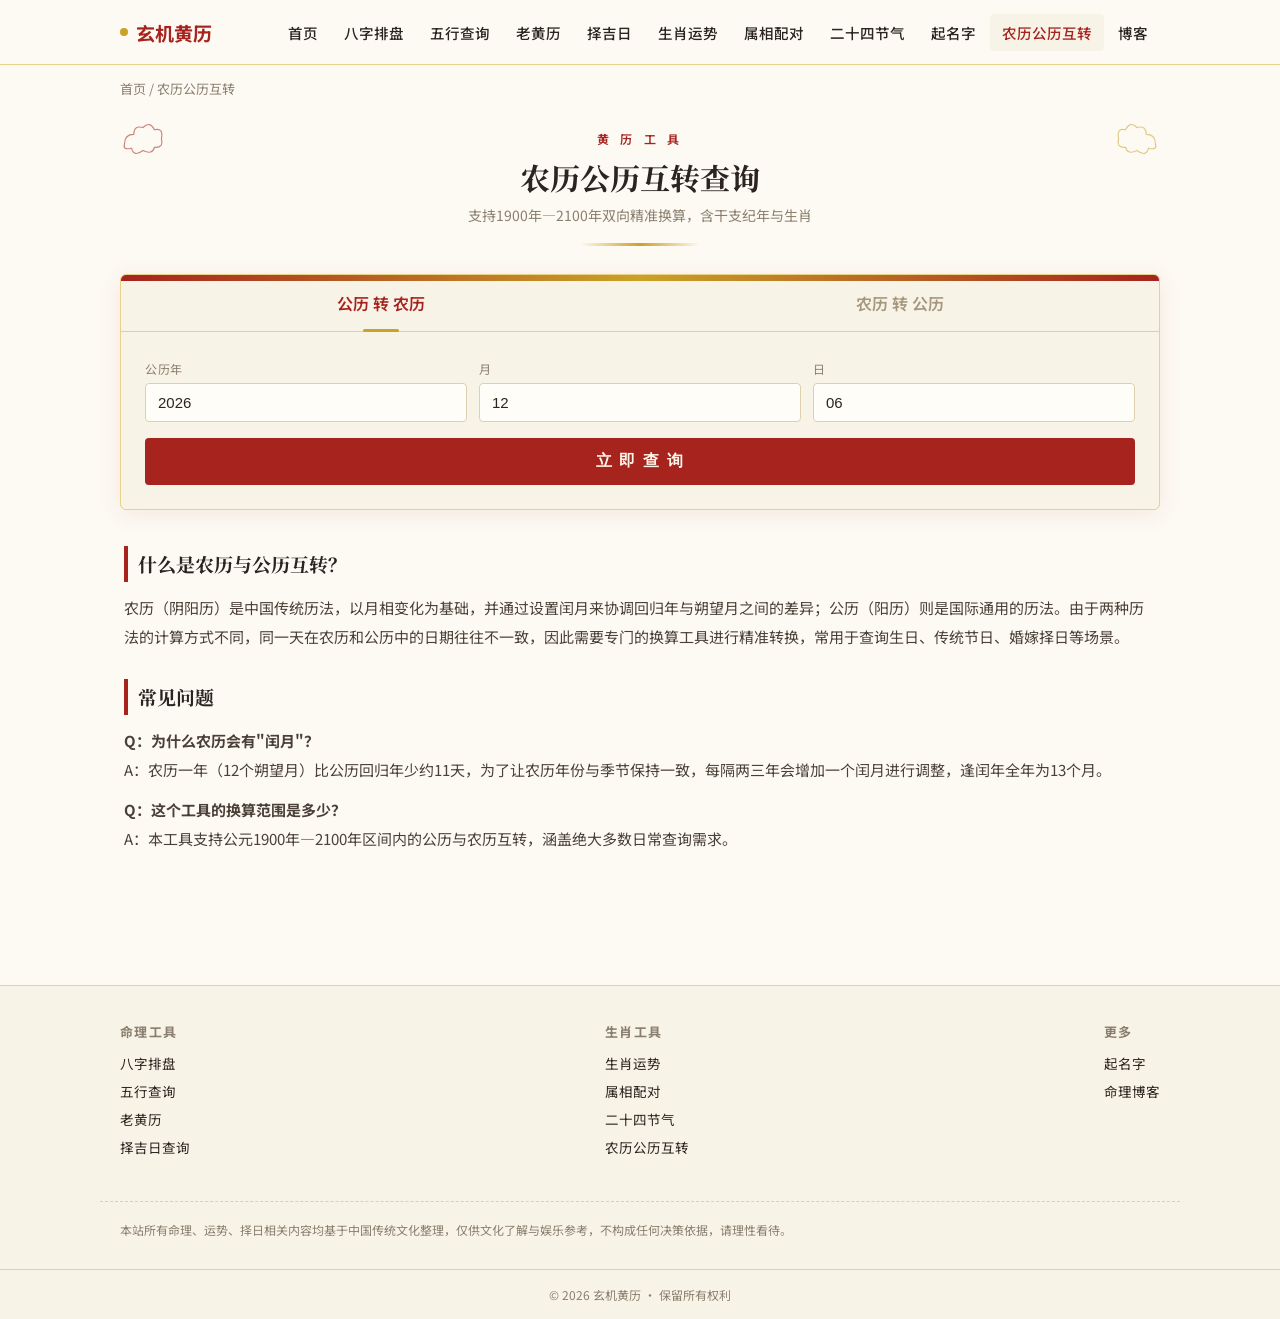
==== rili-zhuanhuan/index.html @ c30a92af "Add files via upload" ====
<!DOCTYPE html>
<html lang="zh-CN">
<head>
<meta charset="UTF-8">
<meta name="viewport" content="width=device-width, initial-scale=1.0">
<title>农历公历互转查询 - 精准换算1900-2100年 | 玄机黄历</title>
<meta name="description" content="免费在线农历公历互转工具，支持1900年至2100年双向精准换算，自动显示干支纪年、生肖、闰月信息，适合查生日、传统节日、择日参考。">
<link rel="preconnect" href="https://fonts.googleapis.com">
<link rel="preconnect" href="https://fonts.gstatic.com" crossorigin>
<link href="https://fonts.googleapis.com/css2?family=Noto+Serif+SC:wght@600;700&family=Noto+Sans+SC:wght@400;500;600;700&display=swap" rel="stylesheet">
<link rel="stylesheet" href="/assets/style.css">
</head>
<body data-page="rili">

<header id="site-header"></header>
<div class="breadcrumb"><a href="/">首页</a> / 农历公历互转</div>

<div class="page-wrap">
<div id="lc-tool-root">

<style>
#lc-tool-root{
  --lc-red:var(--c-red);
  --lc-red-dark:var(--c-red-dark);
  --lc-gold:var(--c-gold);
  --lc-gold-light:var(--c-gold-light);
  --lc-ink:var(--c-ink);
  --lc-paper:var(--c-paper-card);
  --lc-paper-2:var(--c-paper-2);
  font-family:"Noto Sans SC","PingFang SC","Microsoft YaHei",sans-serif;
  color:var(--lc-ink);
}
#lc-tool-root *{box-sizing:border-box;}
#lc-tool-root .lc-serif{font-family:"Noto Serif SC","Songti SC",serif;}

/* 顶部标题区 */
#lc-tool-root .lc-header{
  text-align:center;
  padding:8px 0 28px;
  position:relative;
}
#lc-tool-root .lc-header::after{
  content:"";
  display:block;
  width:120px;height:3px;
  margin:18px auto 0;
  background:linear-gradient(90deg,transparent,var(--lc-gold),transparent);
}
#lc-tool-root .lc-eyebrow{
  letter-spacing:.35em;
  font-size:12px;
  color:var(--lc-red);
  font-weight:600;
}
#lc-tool-root .lc-title{
  font-size:30px;
  font-weight:700;
  margin:8px 0 6px;
  color:var(--lc-ink);
}
#lc-tool-root .lc-sub{
  font-size:14px;
  color:#8a7f6f;
}

/* 云纹角饰 (signature element) */
#lc-tool-root .lc-cloud-corner{
  position:absolute;
  width:46px;height:46px;
  opacity:.55;
}
#lc-tool-root .lc-cloud-corner.tl{top:-6px;left:0;}
#lc-tool-root .lc-cloud-corner.tr{top:-6px;right:0;transform:scaleX(-1);}

/* 主卡片 */
#lc-tool-root .lc-card{
  background:var(--lc-paper);
  border:1px solid var(--lc-gold-light);
  border-radius:6px;
  box-shadow:0 4px 24px rgba(122,26,22,.08);
  position:relative;
  overflow:hidden;
}
#lc-tool-root .lc-card::before{
  content:"";
  position:absolute;top:0;left:0;right:0;height:6px;
  background:linear-gradient(90deg,var(--lc-red),var(--lc-gold),var(--lc-red));
}

/* Tab切换 */
#lc-tool-root .lc-tabs{
  display:flex;
  border-bottom:1px solid var(--lc-gold-light);
}
#lc-tool-root .lc-tab{
  flex:1;
  text-align:center;
  padding:16px 8px;
  cursor:pointer;
  font-size:16px;
  font-weight:600;
  color:#a4977e;
  position:relative;
  transition:color .2s;
  user-select:none;
}
#lc-tool-root .lc-tab.active{color:var(--lc-red);}
#lc-tool-root .lc-tab.active::after{
  content:"";
  position:absolute;bottom:-1px;left:50%;
  transform:translateX(-50%);
  width:36px;height:3px;
  background:var(--lc-gold);
  border-radius:2px;
}

/* 表单区 */
#lc-tool-root .lc-panel{padding:28px 24px 24px;display:none;}
#lc-tool-root .lc-panel.active{display:block;}
#lc-tool-root .lc-row{
  display:flex;gap:12px;flex-wrap:wrap;align-items:flex-end;margin-bottom:16px;
}
#lc-tool-root .lc-field{flex:1;min-width:110px;}
#lc-tool-root .lc-field label{
  display:block;font-size:12px;color:#8a7f6f;margin-bottom:6px;letter-spacing:.05em;
}
#lc-tool-root select,#lc-tool-root input[type=number]{
  width:100%;
  padding:10px 12px;
  border:1px solid #ddd0ad;
  border-radius:4px;
  background:#fffdf8;
  font-size:15px;
  color:var(--lc-ink);
  appearance:none;
}
#lc-tool-root select:focus,#lc-tool-root input:focus{
  outline:2px solid var(--lc-gold);
  outline-offset:1px;
}
#lc-tool-root .lc-leap-check{
  display:flex;align-items:center;gap:6px;font-size:13px;color:#8a7f6f;
  min-width:90px;padding-bottom:10px;
}
#lc-tool-root .lc-btn{
  display:block;
  width:100%;
  padding:13px;
  background:var(--lc-red);
  color:#fdf6e8;
  border:none;
  border-radius:4px;
  font-size:16px;
  font-weight:700;
  letter-spacing:.1em;
  cursor:pointer;
  transition:background .2s,transform .1s;
}
#lc-tool-root .lc-btn:hover{background:var(--lc-red-dark);}
#lc-tool-root .lc-btn:active{transform:scale(.99);}

/* 结果区 */
#lc-tool-root .lc-result{
  margin-top:22px;
  padding:22px;
  background:var(--lc-paper-2);
  border:1px dashed var(--lc-gold);
  border-radius:6px;
  display:none;
}
#lc-tool-root .lc-result.show{display:block;}
#lc-tool-root .lc-result-main{
  text-align:center;
  font-size:26px;
  font-weight:700;
  color:var(--lc-red);
  margin-bottom:4px;
}
#lc-tool-root .lc-result-sub{
  text-align:center;
  font-size:14px;
  color:#8a7f6f;
  margin-bottom:18px;
}
#lc-tool-root .lc-tags{
  display:flex;
  justify-content:center;
  gap:10px;
  flex-wrap:wrap;
}
#lc-tool-root .lc-tag{
  background:#fff;
  border:1px solid var(--lc-gold-light);
  padding:6px 14px;
  border-radius:20px;
  font-size:13px;
  color:var(--lc-ink);
}
#lc-tool-root .lc-tag b{color:var(--lc-red);}
#lc-tool-root .lc-error{
  color:var(--lc-red);
  font-size:13px;
  text-align:center;
  margin-top:12px;
  display:none;
}

/* 说明文字区（利于SEO内容与AdSense广告位） */
#lc-tool-root .lc-article{
  margin-top:36px;
  padding:0 4px;
  font-size:15px;
  line-height:1.9;
  color:#4a4038;
}
#lc-tool-root .lc-article h2{
  font-size:19px;
  color:var(--lc-ink);
  border-left:4px solid var(--lc-red);
  padding-left:10px;
  margin:28px 0 12px;
}
#lc-tool-root .lc-article p{margin:0 0 12px;}

@media(max-width:600px){
  #lc-tool-root .lc-title{font-size:24px;}
  #lc-tool-root .lc-row{flex-direction:column;align-items:stretch;}
  #lc-tool-root .lc-leap-check{padding-bottom:6px;}
}
</style>

<div class="lc-header">
  <svg class="lc-cloud-corner tl" viewBox="0 0 100 100"><path d="M10,60 Q10,40 30,40 Q30,20 50,25 Q65,10 75,30 Q95,25 90,50 Q95,70 75,68 Q70,85 50,75 Q30,90 25,70 Q5,75 10,60Z" fill="none" stroke="#a6231e" stroke-width="2.5"/></svg>
  <svg class="lc-cloud-corner tr" viewBox="0 0 100 100"><path d="M10,60 Q10,40 30,40 Q30,20 50,25 Q65,10 75,30 Q95,25 90,50 Q95,70 75,68 Q70,85 50,75 Q30,90 25,70 Q5,75 10,60Z" fill="none" stroke="#c9a227" stroke-width="2.5"/></svg>
  <div class="lc-eyebrow">黄 历 工 具</div>
  <h1 class="lc-title lc-serif">农历公历互转查询</h1>
  <div class="lc-sub">支持1900年—2100年双向精准换算，含干支纪年与生肖</div>
</div>

<div class="lc-card">
  <div class="lc-tabs">
    <div class="lc-tab active" data-tab="s2l">公历 转 农历</div>
    <div class="lc-tab" data-tab="l2s">农历 转 公历</div>
  </div>

  <!-- 公历转农历 -->
  <div class="lc-panel active" id="lc-panel-s2l">
    <div class="lc-row">
      <div class="lc-field">
        <label>公历年</label>
        <select id="lc-s-year"></select>
      </div>
      <div class="lc-field">
        <label>月</label>
        <select id="lc-s-month"></select>
      </div>
      <div class="lc-field">
        <label>日</label>
        <select id="lc-s-day"></select>
      </div>
    </div>
    <button class="lc-btn" onclick="lcConvertS2L()">立 即 查 询</button>
    <div class="lc-error" id="lc-s2l-error"></div>
    <div class="lc-result" id="lc-s2l-result">
      <div class="lc-result-main" id="lc-s2l-main"></div>
      <div class="lc-result-sub" id="lc-s2l-sub"></div>
      <div class="lc-tags" id="lc-s2l-tags"></div>
    </div>
  </div>

  <!-- 农历转公历 -->
  <div class="lc-panel" id="lc-panel-l2s">
    <div class="lc-row">
      <div class="lc-field">
        <label>农历年</label>
        <select id="lc-l-year"></select>
      </div>
      <div class="lc-field">
        <label>月</label>
        <select id="lc-l-month"></select>
      </div>
      <div class="lc-field">
        <label>日</label>
        <select id="lc-l-day"></select>
      </div>
      <div class="lc-leap-check">
        <input type="checkbox" id="lc-l-leap"><label for="lc-l-leap" style="margin:0;">闰月</label>
      </div>
    </div>
    <button class="lc-btn" onclick="lcConvertL2S()">立 即 查 询</button>
    <div class="lc-error" id="lc-l2s-error"></div>
    <div class="lc-result" id="lc-l2s-result">
      <div class="lc-result-main" id="lc-l2s-main"></div>
      <div class="lc-result-sub" id="lc-l2s-sub"></div>
      <div class="lc-tags" id="lc-l2s-tags"></div>
    </div>
  </div>
</div>

<!-- SEO内容区：请根据需要补充/替换为原创说明文字，也是放置AdSense广告位的理想位置 -->
<div class="lc-article">
  <h2 class="lc-serif">什么是农历与公历互转？</h2>
  <p>农历（阴阳历）是中国传统历法，以月相变化为基础，并通过设置闰月来协调回归年与朔望月之间的差异；公历（阳历）则是国际通用的历法。由于两种历法的计算方式不同，同一天在农历和公历中的日期往往不一致，因此需要专门的换算工具进行精准转换，常用于查询生日、传统节日、婚嫁择日等场景。</p>
  <h2 class="lc-serif">常见问题</h2>
  <p><b>Q：为什么农历会有"闰月"？</b><br>A：农历一年（12个朔望月）比公历回归年少约11天，为了让农历年份与季节保持一致，每隔两三年会增加一个闰月进行调整，逢闰年全年为13个月。</p>
  <p><b>Q：这个工具的换算范围是多少？</b><br>A：本工具支持公元1900年—2100年区间内的公历与农历互转，涵盖绝大多数日常查询需求。</p>
</div>

</div>

<script>
(function(){
"use strict";

/* ---------- 农历核心算法（1900-2100） ---------- */
var lunarInfo=[0x04bd8,0x04ae0,0x0a570,0x054d5,0x0d260,0x0d950,0x16554,0x056a0,0x09ad0,0x055d2,
0x04ae0,0x0a5b6,0x0a4d0,0x0d250,0x1d255,0x0b540,0x0d6a0,0x0ada2,0x095b0,0x14977,
0x04970,0x0a4b0,0x0b4b5,0x06a50,0x06d40,0x1ab54,0x02b60,0x09570,0x052f2,0x04970,
0x06566,0x0d4a0,0x0ea50,0x06e95,0x05ad0,0x02b60,0x186e3,0x092e0,0x1c8d7,0x0c950,
0x0d4a0,0x1d8a6,0x0b550,0x056a0,0x1a5b4,0x025d0,0x092d0,0x0d2b2,0x0a950,0x0b557,
0x06ca0,0x0b550,0x15355,0x04da0,0x0a5d0,0x14573,0x052d0,0x0a9a8,0x0e950,0x06aa0,
0x0aea6,0x0ab50,0x04b60,0x0aae4,0x0a570,0x05260,0x0f263,0x0d950,0x05b57,0x056a0,
0x096d0,0x04dd5,0x04ad0,0x0a4d0,0x0d4d4,0x0d250,0x0d558,0x0b540,0x0b5a0,0x195a6,
0x095b0,0x049b0,0x0a974,0x0a4b0,0x0b27a,0x06a50,0x06d40,0x0af46,0x0ab60,0x09570,
0x04af5,0x04970,0x064b0,0x074a3,0x0ea50,0x06b58,0x055c0,0x0ab60,0x096d5,0x092e0,
0x0c960,0x0d954,0x0d4a0,0x0da50,0x07552,0x056a0,0x0abb7,0x025d0,0x092d0,0x0cab5,
0x0a950,0x0b4a0,0x0baa4,0x0ad50,0x055d9,0x04ba0,0x0a5b0,0x15176,0x052b0,0x0a930,
0x07954,0x06aa0,0x0ad50,0x05b52,0x04b60,0x0a6e6,0x0a4e0,0x0d260,0x0ea65,0x0d530,
0x05aa0,0x076a3,0x096d0,0x04afb,0x04ad0,0x0a4d0,0x1d0b6,0x0d250,0x0d520,0x0dd45,
0x0b5a0,0x056d0,0x055b2,0x049b0,0x0a577,0x0a4b0,0x0aa50,0x1b255,0x06d20,0x0ada0,
0x14b63,0x09370,0x049f8,0x04970,0x064b0,0x168a6,0x0ea50,0x06b20,0x1a6c4,0x0aae0,
0x0a2e0,0x0d2e3,0x0c960,0x0d557,0x0d4a0,0x0da50,0x05d55,0x056a0,0x0a6d0,0x055d4,
0x052d0,0x0a9b8,0x0a950,0x0b4a0,0x0b6a6,0x0ad50,0x055a0,0x0aba4,0x0a5b0,0x052b0,
0x0b273,0x06930,0x07337,0x06aa0,0x0ad50,0x14b55,0x04b60,0x0a570,0x054e4,0x0d160,
0x0e968,0x0d520,0x0daa0,0x16aa6,0x056d0,0x04ae0,0x0a9d4,0x0a2d0,0x0d150,0x0f252,
0x0d520];

var Gan=["甲","乙","丙","丁","戊","己","庚","辛","壬","癸"];
var Zhi=["子","丑","寅","卯","辰","巳","午","未","申","酉","戌","亥"];
var Animals=["鼠","牛","虎","兔","龙","蛇","马","羊","猴","鸡","狗","猪"];
var nStr1=["日","一","二","三","四","五","六","七","八","九","十"];
var nStr2=["初","十","廿","卅"];

function lYearDays(y){var i,sum=348;for(i=0x8000;i>0x8;i>>=1){sum+=(lunarInfo[y-1900]&i)?1:0;}return sum+leapDays(y);}
function leapMonth(y){return lunarInfo[y-1900]&0xf;}
function leapDays(y){if(leapMonth(y)){return (lunarInfo[y-1900]&0x10000)?30:29;}return 0;}
function monthDays(y,m){if(m>12||m<1)return -1;return (lunarInfo[y-1900]&(0x10000>>m))?30:29;}
function toChinaMonth(m){var s=nStr1[m]+"月";if(m===1)s="正月";if(m===11)s="冬月";if(m===12)s="腊月";return s;}
function toChinaDay(d){var s;if(d===10)s="初十";else if(d===20)s="二十";else if(d===30)s="三十";else s=nStr2[Math.floor(d/10)]+nStr1[d%10];return s;}

function solar2lunar(y,m,d){
  if(y<1900||y>2100)return null;
  var objDate=new Date(y,m-1,d);
  var baseDate=new Date(1900,0,31);
  var offset=Math.floor((objDate-baseDate)/86400000);
  var temp=0,i;
  for(i=1900;i<2101&&offset>0;i++){temp=lYearDays(i);offset-=temp;}
  if(offset<0){offset+=temp;i--;}
  var isLeap=false,lYear=i,leap=leapMonth(i),lMonth=1,lDay;
  for(i=1;i<13&&offset>0;i++){
    if(leap>0&&i===(leap+1)&&!isLeap){--i;isLeap=true;temp=leapDays(lYear);}
    else{temp=monthDays(lYear,i);}
    if(isLeap&&i===(leap+1))isLeap=false;
    offset-=temp;
  }
  if(offset===0&&leap>0&&i===leap+1){
    if(isLeap){isLeap=false;}else{isLeap=true;--i;}
  }
  if(offset<0){offset+=temp;--i;}
  lMonth=i;lDay=offset+1;
  var gzY=(lYear-4)%60;if(gzY<0)gzY+=60;
  var animalIdx=(lYear-4)%12;if(animalIdx<0)animalIdx+=12;
  return{lYear:lYear,lMonth:lMonth,lDay:lDay,isLeap:isLeap,
    ganZhiYear:Gan[gzY%10]+Zhi[gzY%12],animal:Animals[animalIdx],
    lMonthCn:(isLeap?"闰":"")+toChinaMonth(lMonth),lDayCn:toChinaDay(lDay)};
}

function lunar2solar(y,m,isLeap,d){
  if(y<1900||y>2100)return null;
  var offset=0,i;
  for(i=1900;i<y;i++){offset+=lYearDays(i);}
  var leap=leapMonth(y),isAdd=false;
  for(i=1;i<m;i++){
    if(!isAdd){ if(leap<=i&&leap>0){offset+=leapDays(y);isAdd=true;} }
    offset+=monthDays(y,i);
  }
  if(isLeap){offset+=monthDays(y,m);}
  var stmap=Date.UTC(1900,0,31,0,0,0);
  var calObj=new Date((offset+d-1)*86400000+stmap);
  return{y:calObj.getUTCFullYear(),m:calObj.getUTCMonth()+1,d:calObj.getUTCDate()};
}

/* ---------- UI 交互 ---------- */
var $=function(id){return document.getElementById(id);};

function fillSelect(sel,start,end,pad){
  sel.innerHTML="";
  for(var i=start;i<=end;i++){
    var opt=document.createElement("option");
    opt.value=i;
    opt.textContent=pad?String(i).padStart(2,"0"):i;
    sel.appendChild(opt);
  }
}

function initSelectors(){
  var today=new Date();
  fillSelect($("lc-s-year"),1900,2100,false);
  $("lc-s-year").value=today.getFullYear();
  fillSelect($("lc-s-month"),1,12,true);
  $("lc-s-month").value=today.getMonth()+1;
  fillSelect($("lc-s-day"),1,31,true);
  $("lc-s-day").value=today.getDate();

  fillSelect($("lc-l-year"),1900,2100,false);
  $("lc-l-year").value=today.getFullYear();
  fillSelect($("lc-l-month"),1,12,true);
  fillSelect($("lc-l-day"),1,30,true);
}
initSelectors();

/* Tab切换 */
var tabs=document.querySelectorAll("#lc-tool-root .lc-tab");
for(var t=0;t<tabs.length;t++){
  tabs[t].addEventListener("click",function(){
    for(var j=0;j<tabs.length;j++)tabs[j].classList.remove("active");
    this.classList.add("active");
    var name=this.getAttribute("data-tab");
    document.getElementById("lc-panel-s2l").classList.toggle("active",name==="s2l");
    document.getElementById("lc-panel-l2s").classList.toggle("active",name==="l2s");
  });
}

window.lcConvertS2L=function(){
  var y=parseInt($("lc-s-year").value,10),m=parseInt($("lc-s-month").value,10),d=parseInt($("lc-s-day").value,10);
  var err=$("lc-s2l-error"),res=$("lc-s2l-result");
  var chk=new Date(y,m-1,d);
  if(chk.getMonth()!==m-1||chk.getFullYear()!==y){
    err.textContent="日期不存在，请检查输入（例如2月没有30日）";err.style.display="block";res.classList.remove("show");return;
  }
  var r=solar2lunar(y,m,d);
  if(!r){err.textContent="仅支持1900年—2100年范围内的日期查询";err.style.display="block";res.classList.remove("show");return;}
  err.style.display="none";
  $("lc-s2l-main").textContent=r.ganZhiYear+"年 "+r.lMonthCn+r.lDayCn;
  $("lc-s2l-sub").textContent="公历 "+y+"年"+m+"月"+d+"日 对应的农历日期";
  $("lc-s2l-tags").innerHTML=
    '<span class="lc-tag">生肖 <b>'+r.animal+'</b></span>'+
    '<span class="lc-tag">干支纪年 <b>'+r.ganZhiYear+'年</b></span>'+
    (r.isLeap?'<span class="lc-tag">今年为 <b>闰月</b></span>':'');
  res.classList.add("show");
};

window.lcConvertL2S=function(){
  var y=parseInt($("lc-l-year").value,10),m=parseInt($("lc-l-month").value,10),d=parseInt($("lc-l-day").value,10);
  var isLeap=$("lc-l-leap").checked;
  var err=$("lc-l2s-error"),res=$("lc-l2s-result");
  var lm=leapMonth(y);
  if(isLeap&&lm!==m){
    err.textContent=lm?("该年闰月为闰"+toChinaMonth(lm)+"，请重新选择"):"该农历年份没有闰月";
    err.style.display="block";res.classList.remove("show");return;
  }
  var maxDay=isLeap?leapDays(y):monthDays(y,m);
  if(d>maxDay){
    err.textContent="该农历月份最多只有"+maxDay+"天，请重新选择";
    err.style.display="block";res.classList.remove("show");return;
  }
  var r=lunar2solar(y,m,isLeap,d);
  if(!r){err.textContent="仅支持1900年—2100年范围内的日期查询";err.style.display="block";res.classList.remove("show");return;}
  err.style.display="none";
  var gzY=(y-4)%60;if(gzY<0)gzY+=60;
  var animalIdx=(y-4)%12;if(animalIdx<0)animalIdx+=12;
  $("lc-l2s-main").textContent=r.y+"年"+r.m+"月"+r.d+"日";
  $("lc-l2s-sub").textContent="农历 "+Gan[gzY%10]+Zhi[gzY%12]+"年"+(isLeap?"闰":"")+toChinaMonth(m)+toChinaDay(d)+" 对应的公历日期";
  $("lc-l2s-tags").innerHTML=
    '<span class="lc-tag">生肖 <b>'+Animals[animalIdx]+'</b></span>'+
    '<span class="lc-tag">星期 <b>'+["日","一","二","三","四","五","六"][new Date(r.y,r.m-1,r.d).getDay()]+'</b></span>';
  res.classList.add("show");
};

})();
</script>
</div>

<footer id="site-footer"></footer>
<script src="/assets/nav.js"></script>
</body>
</html>
---- assets/style.css ----
/* ============================================================
   全站共享设计系统 - 国风古典 · 红金配色
   所有工具页面共同引用此文件，修改这里即可全站生效
============================================================= */
:root{
  --c-red:#a6231e;
  --c-red-dark:#7a1a16;
  --c-gold:#c9a227;
  --c-gold-light:#e8d18a;
  --c-ink:#2b2420;
  --c-ink-soft:#8a7f6f;
  --c-paper:#fdfaf3;
  --c-paper-card:#f8f3e7;
  --c-paper-2:#f1e9d6;
  --max-w:1080px;
}
*{box-sizing:border-box;}
html,body{margin:0;padding:0;}
body{
  background:var(--c-paper);
  color:var(--c-ink);
  font-family:"Noto Sans SC","PingFang SC","Microsoft YaHei",sans-serif;
  -webkit-font-smoothing:antialiased;
}
.serif{font-family:"Noto Serif SC","Songti SC",serif;}
a{color:inherit;text-decoration:none;}
img{max-width:100%;display:block;}

/* ---------- 顶部导航栏 ---------- */
#site-header{
  position:sticky;top:0;z-index:100;
  background:rgba(253,250,243,.92);
  backdrop-filter:blur(6px);
  border-bottom:1px solid var(--c-gold-light);
}
.nav-wrap{
  max-width:var(--max-w);
  margin:0 auto;
  padding:0 20px;
  display:flex;
  align-items:center;
  justify-content:space-between;
  height:64px;
}
.nav-logo{
  display:flex;align-items:center;gap:8px;
  font-size:19px;font-weight:700;color:var(--c-red);
}
.nav-logo .dot{
  width:8px;height:8px;border-radius:50%;background:var(--c-gold);
  display:inline-block;
}
.nav-links{
  display:flex;gap:2px;
  list-style:none;margin:0;padding:0;
  flex-wrap:wrap;
}
.nav-links a{
  padding:8px 12px;
  font-size:14.5px;
  font-weight:500;
  color:var(--c-ink);
  border-radius:4px;
  transition:color .15s,background .15s;
  white-space:nowrap;
}
.nav-links a:hover,.nav-links a.active{
  color:var(--c-red);
  background:var(--c-paper-card);
}
.nav-toggle{
  display:none;
  background:none;border:none;cursor:pointer;
  font-size:24px;color:var(--c-red);
  padding:4px 8px;
}
@media(max-width:860px){
  .nav-links{
    display:none;
    position:absolute;top:64px;left:0;right:0;
    background:var(--c-paper);
    flex-direction:column;
    padding:8px 20px 16px;
    border-bottom:1px solid var(--c-gold-light);
    box-shadow:0 8px 20px rgba(0,0,0,.06);
  }
  .nav-links.open{display:flex;}
  .nav-links a{padding:12px 4px;border-bottom:1px solid #f1e9d6;border-radius:0;}
  .nav-toggle{display:block;}
}

/* ---------- 面包屑 ---------- */
.breadcrumb{
  max-width:var(--max-w);margin:0 auto;padding:14px 20px 0;
  font-size:13px;color:var(--c-ink-soft);
}
.breadcrumb a:hover{color:var(--c-red);}

/* ---------- 通用容器 ---------- */
.page-wrap{max-width:var(--max-w);margin:0 auto;padding:24px 20px 60px;}

/* ---------- 首页Hero ---------- */
.hero{
  text-align:center;
  padding:56px 20px 40px;
  position:relative;
}
.hero .eyebrow{
  letter-spacing:.35em;font-size:12px;color:var(--c-red);font-weight:600;
}
.hero h1{
  font-size:34px;margin:10px 0 12px;color:var(--c-ink);
}
.hero p{
  font-size:15px;color:var(--c-ink-soft);max-width:520px;margin:0 auto;
}
.hero::after{
  content:"";display:block;width:120px;height:3px;margin:22px auto 0;
  background:linear-gradient(90deg,transparent,var(--c-gold),transparent);
}

/* ---------- 工具卡片网格 ---------- */
.tool-grid{
  display:grid;
  grid-template-columns:repeat(auto-fit,minmax(220px,1fr));
  gap:16px;
  margin-top:36px;
}
.tool-card{
  background:var(--c-paper-card);
  border:1px solid var(--c-gold-light);
  border-radius:8px;
  padding:22px 20px;
  position:relative;
  overflow:hidden;
  transition:transform .15s,box-shadow .15s;
}
.tool-card:hover{
  transform:translateY(-3px);
  box-shadow:0 10px 24px rgba(122,26,22,.12);
}
.tool-card::before{
  content:"";position:absolute;top:0;left:0;right:0;height:4px;
  background:linear-gradient(90deg,var(--c-red),var(--c-gold));
  opacity:0;transition:opacity .15s;
}
.tool-card:hover::before{opacity:1;}
.tool-card .ic{font-size:26px;margin-bottom:10px;display:block;}
.tool-card h3{margin:0 0 6px;font-size:17px;color:var(--c-ink);}
.tool-card p{margin:0;font-size:13px;color:var(--c-ink-soft);line-height:1.6;}
.tool-card .tag{
  display:inline-block;margin-top:10px;font-size:11px;color:var(--c-gold);
  border:1px solid var(--c-gold-light);padding:2px 8px;border-radius:10px;
}

/* ---------- 页脚 ---------- */
#site-footer{
  border-top:1px solid var(--c-gold-light);
  background:var(--c-paper-card);
  margin-top:60px;
}
.footer-wrap{
  max-width:var(--max-w);margin:0 auto;padding:36px 20px;
  display:flex;flex-wrap:wrap;gap:32px;justify-content:space-between;
}
.footer-col h4{font-size:13px;color:var(--c-ink-soft);letter-spacing:.1em;margin:0 0 12px;}
.footer-col a{display:block;font-size:13.5px;color:var(--c-ink);margin-bottom:8px;}
.footer-col a:hover{color:var(--c-red);}
.footer-disclaimer{
  max-width:var(--max-w);margin:0 auto;padding:0 20px 28px;
  font-size:12px;color:var(--c-ink-soft);line-height:1.7;
  border-top:1px dashed var(--c-gold-light);padding-top:18px;
}
.footer-copyright{
  text-align:center;font-size:12px;color:var(--c-ink-soft);
  padding:16px 20px;border-top:1px solid var(--c-gold-light);
}

/* ---------- 通用文章内容区（SEO文本+广告位） ---------- */
.article-block{margin-top:36px;font-size:15px;line-height:1.9;color:#4a4038;}
.article-block h2{font-size:19px;color:var(--c-ink);border-left:4px solid var(--c-red);padding-left:10px;margin:28px 0 12px;}
.article-block p{margin:0 0 12px;}

/* ---------- 广告位占位容器 ---------- */
.ad-slot{
  margin:28px 0;padding:12px;text-align:center;
  border:1px dashed #ddd0ad;border-radius:6px;
  font-size:11px;color:#c4b896;min-height:90px;
  display:flex;align-items:center;justify-content:center;
}
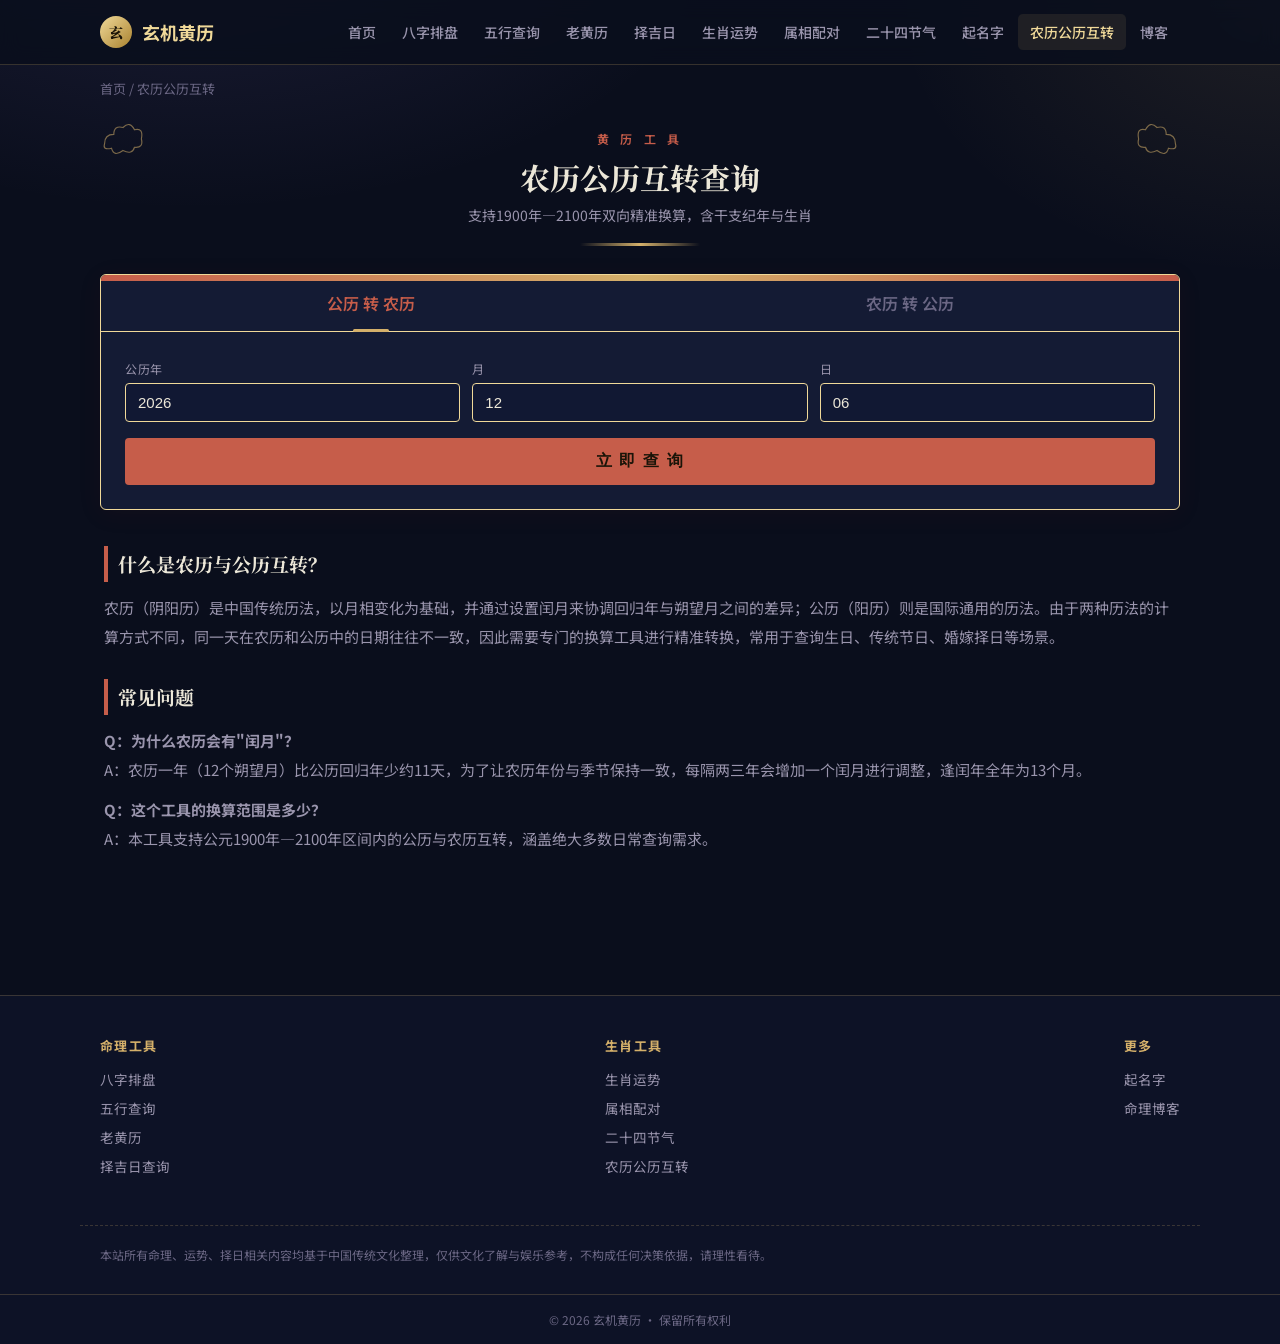
==== commit 8115a471: "Add files via upload" ====
--- a/rili-zhuanhuan/index.html
+++ b/rili-zhuanhuan/index.html
@@ -27,6 +27,8 @@
   --lc-ink:var(--c-ink);
   --lc-paper:var(--c-paper-card);
   --lc-paper-2:var(--c-paper-2);
+  --lc-textsoft:var(--c-text-soft);
+  --lc-textfaint:var(--c-text-faint);
   font-family:"Noto Sans SC","PingFang SC","Microsoft YaHei",sans-serif;
   color:var(--lc-ink);
 }
@@ -60,7 +62,7 @@
 }
 #lc-tool-root .lc-sub{
   font-size:14px;
-  color:#8a7f6f;
+  color:var(--lc-textsoft);
 }
 
 /* 云纹角饰 (signature element) */
@@ -99,7 +101,7 @@
   cursor:pointer;
   font-size:16px;
   font-weight:600;
-  color:#a4977e;
+  color:var(--lc-textfaint);
   position:relative;
   transition:color .2s;
   user-select:none;
@@ -122,14 +124,14 @@
 }
 #lc-tool-root .lc-field{flex:1;min-width:110px;}
 #lc-tool-root .lc-field label{
-  display:block;font-size:12px;color:#8a7f6f;margin-bottom:6px;letter-spacing:.05em;
+  display:block;font-size:12px;color:var(--lc-textsoft);margin-bottom:6px;letter-spacing:.05em;
 }
 #lc-tool-root select,#lc-tool-root input[type=number]{
   width:100%;
   padding:10px 12px;
-  border:1px solid #ddd0ad;
+  border:1px solid var(--lc-gold-light);
   border-radius:4px;
-  background:#fffdf8;
+  background:var(--c-bg-3);
   font-size:15px;
   color:var(--lc-ink);
   appearance:none;
@@ -139,7 +141,7 @@
   outline-offset:1px;
 }
 #lc-tool-root .lc-leap-check{
-  display:flex;align-items:center;gap:6px;font-size:13px;color:#8a7f6f;
+  display:flex;align-items:center;gap:6px;font-size:13px;color:var(--lc-textsoft);
   min-width:90px;padding-bottom:10px;
 }
 #lc-tool-root .lc-btn{
@@ -147,7 +149,7 @@
   width:100%;
   padding:13px;
   background:var(--lc-red);
-  color:#fdf6e8;
+  color:#1a1408;
   border:none;
   border-radius:4px;
   font-size:16px;
@@ -179,7 +181,7 @@
 #lc-tool-root .lc-result-sub{
   text-align:center;
   font-size:14px;
-  color:#8a7f6f;
+  color:var(--lc-textsoft);
   margin-bottom:18px;
 }
 #lc-tool-root .lc-tags{
@@ -189,7 +191,7 @@
   flex-wrap:wrap;
 }
 #lc-tool-root .lc-tag{
-  background:#fff;
+  background:var(--c-bg-3);
   border:1px solid var(--lc-gold-light);
   padding:6px 14px;
   border-radius:20px;
@@ -211,7 +213,7 @@
   padding:0 4px;
   font-size:15px;
   line-height:1.9;
-  color:#4a4038;
+  color:var(--lc-textsoft);
 }
 #lc-tool-root .lc-article h2{
   font-size:19px;
@@ -230,8 +232,8 @@
 </style>
 
 <div class="lc-header">
-  <svg class="lc-cloud-corner tl" viewBox="0 0 100 100"><path d="M10,60 Q10,40 30,40 Q30,20 50,25 Q65,10 75,30 Q95,25 90,50 Q95,70 75,68 Q70,85 50,75 Q30,90 25,70 Q5,75 10,60Z" fill="none" stroke="#a6231e" stroke-width="2.5"/></svg>
-  <svg class="lc-cloud-corner tr" viewBox="0 0 100 100"><path d="M10,60 Q10,40 30,40 Q30,20 50,25 Q65,10 75,30 Q95,25 90,50 Q95,70 75,68 Q70,85 50,75 Q30,90 25,70 Q5,75 10,60Z" fill="none" stroke="#c9a227" stroke-width="2.5"/></svg>
+  <svg class="lc-cloud-corner tl" viewBox="0 0 100 100"><path d="M10,60 Q10,40 30,40 Q30,20 50,25 Q65,10 75,30 Q95,25 90,50 Q95,70 75,68 Q70,85 50,75 Q30,90 25,70 Q5,75 10,60Z" fill="none" stroke="var(--lc-gold)" stroke-width="2.5"/></svg>
+  <svg class="lc-cloud-corner tr" viewBox="0 0 100 100"><path d="M10,60 Q10,40 30,40 Q30,20 50,25 Q65,10 75,30 Q95,25 90,50 Q95,70 75,68 Q70,85 50,75 Q30,90 25,70 Q5,75 10,60Z" fill="none" stroke="var(--lc-gold)" stroke-width="2.5"/></svg>
   <div class="lc-eyebrow">黄 历 工 具</div>
   <h1 class="lc-title lc-serif">农历公历互转查询</h1>
   <div class="lc-sub">支持1900年—2100年双向精准换算，含干支纪年与生肖</div>
--- a/assets/style.css
+++ b/assets/style.css
@@ -1,24 +1,44 @@
 /* ============================================================
-   全站共享设计系统 - 国风古典 · 红金配色
+   全站共享设计系统 - 星命夜色 · 藏青金
    所有工具页面共同引用此文件，修改这里即可全站生效
 ============================================================= */
 :root{
-  --c-red:#a6231e;
-  --c-red-dark:#7a1a16;
-  --c-gold:#c9a227;
-  --c-gold-light:#e8d18a;
-  --c-ink:#2b2420;
-  --c-ink-soft:#8a7f6f;
-  --c-paper:#fdfaf3;
-  --c-paper-card:#f8f3e7;
-  --c-paper-2:#f1e9d6;
-  --max-w:1080px;
+  --c-bg:#0a0e1c;
+  --c-bg-2:#0d1226;
+  --c-bg-3:#111833;
+  --c-card:#141b34;
+  --c-card-2:#182042;
+  --c-border:rgba(212,176,106,.22);
+  --c-border-strong:rgba(212,176,106,.4);
+  --c-gold:#d4b06a;
+  --c-gold-light:#f0d999;
+  --c-gold-dark:#a9822f;
+  --c-purple:#8b7bd8;
+  --c-purple-light:#a89af0;
+  --c-text:#ece7d8;
+  --c-text-soft:#9a95ad;
+  --c-text-faint:#6b6784;
+  --c-red:#c65d4a;
+  --c-green:#5fae82;
+  --max-w:1120px;
+
+  /* 兼容旧变量名（部分工具页可能引用），统一映射到新配色 */
+  --c-red-dark:#a04533;
+  --c-ink:var(--c-text);
+  --c-ink-soft:var(--c-text-soft);
+  --c-paper:var(--c-bg);
+  --c-paper-card:var(--c-card);
+  --c-paper-2:var(--c-card-2);
 }
 *{box-sizing:border-box;}
 html,body{margin:0;padding:0;}
 body{
-  background:var(--c-paper);
-  color:var(--c-ink);
+  background:var(--c-bg);
+  background-image:
+    radial-gradient(ellipse 900px 500px at 15% -10%, rgba(139,123,216,.14), transparent 60%),
+    radial-gradient(ellipse 700px 500px at 100% 0%, rgba(212,176,106,.10), transparent 55%);
+  background-attachment:fixed;
+  color:var(--c-text);
   font-family:"Noto Sans SC","PingFang SC","Microsoft YaHei",sans-serif;
   -webkit-font-smoothing:antialiased;
 }
@@ -29,9 +49,9 @@
 /* ---------- 顶部导航栏 ---------- */
 #site-header{
   position:sticky;top:0;z-index:100;
-  background:rgba(253,250,243,.92);
-  backdrop-filter:blur(6px);
-  border-bottom:1px solid var(--c-gold-light);
+  background:rgba(10,14,28,.86);
+  backdrop-filter:blur(10px);
+  border-bottom:1px solid var(--c-border);
 }
 .nav-wrap{
   max-width:var(--max-w);
@@ -41,60 +61,66 @@
   align-items:center;
   justify-content:space-between;
   height:64px;
+  gap:16px;
 }
 .nav-logo{
-  display:flex;align-items:center;gap:8px;
-  font-size:19px;font-weight:700;color:var(--c-red);
+  display:flex;align-items:center;gap:10px;
+  font-size:18px;font-weight:700;color:var(--c-gold-light);
+  flex-shrink:0;
 }
 .nav-logo .dot{
-  width:8px;height:8px;border-radius:50%;background:var(--c-gold);
-  display:inline-block;
+  width:32px;height:32px;border-radius:50%;
+  background:linear-gradient(135deg,var(--c-gold-light),var(--c-gold-dark));
+  display:flex;align-items:center;justify-content:center;
+  font-size:14px;color:#1a1408;font-weight:900;
+  font-family:"Noto Serif SC",serif;
 }
 .nav-links{
   display:flex;gap:2px;
   list-style:none;margin:0;padding:0;
   flex-wrap:wrap;
+  overflow-x:auto;
 }
 .nav-links a{
   padding:8px 12px;
-  font-size:14.5px;
+  font-size:14px;
   font-weight:500;
-  color:var(--c-ink);
-  border-radius:4px;
+  color:var(--c-text-soft);
+  border-radius:5px;
   transition:color .15s,background .15s;
   white-space:nowrap;
 }
 .nav-links a:hover,.nav-links a.active{
-  color:var(--c-red);
-  background:var(--c-paper-card);
+  color:var(--c-gold-light);
+  background:rgba(212,176,106,.1);
 }
 .nav-toggle{
   display:none;
   background:none;border:none;cursor:pointer;
-  font-size:24px;color:var(--c-red);
+  font-size:24px;color:var(--c-gold);
   padding:4px 8px;
 }
-@media(max-width:860px){
+@media(max-width:900px){
   .nav-links{
     display:none;
     position:absolute;top:64px;left:0;right:0;
-    background:var(--c-paper);
+    background:var(--c-bg-2);
     flex-direction:column;
     padding:8px 20px 16px;
-    border-bottom:1px solid var(--c-gold-light);
-    box-shadow:0 8px 20px rgba(0,0,0,.06);
+    border-bottom:1px solid var(--c-border);
+    box-shadow:0 8px 20px rgba(0,0,0,.35);
   }
   .nav-links.open{display:flex;}
-  .nav-links a{padding:12px 4px;border-bottom:1px solid #f1e9d6;border-radius:0;}
+  .nav-links a{padding:12px 4px;border-bottom:1px solid rgba(212,176,106,.1);border-radius:0;}
   .nav-toggle{display:block;}
 }
 
 /* ---------- 面包屑 ---------- */
 .breadcrumb{
   max-width:var(--max-w);margin:0 auto;padding:14px 20px 0;
-  font-size:13px;color:var(--c-ink-soft);
-}
-.breadcrumb a:hover{color:var(--c-red);}
+  font-size:13px;color:var(--c-text-faint);
+}
+.breadcrumb a:hover{color:var(--c-gold-light);}
 
 /* ---------- 通用容器 ---------- */
 .page-wrap{max-width:var(--max-w);margin:0 auto;padding:24px 20px 60px;}
@@ -102,20 +128,21 @@
 /* ---------- 首页Hero ---------- */
 .hero{
   text-align:center;
-  padding:56px 20px 40px;
+  padding:64px 20px 44px;
   position:relative;
 }
 .hero .eyebrow{
-  letter-spacing:.35em;font-size:12px;color:var(--c-red);font-weight:600;
+  letter-spacing:.35em;font-size:12px;color:var(--c-gold);font-weight:600;
 }
 .hero h1{
-  font-size:34px;margin:10px 0 12px;color:var(--c-ink);
+  font-size:38px;margin:14px 0 14px;color:var(--c-text);
+  text-shadow:0 0 30px rgba(212,176,106,.25);
 }
 .hero p{
-  font-size:15px;color:var(--c-ink-soft);max-width:520px;margin:0 auto;
+  font-size:15px;color:var(--c-text-soft);max-width:560px;margin:0 auto;line-height:1.8;
 }
 .hero::after{
-  content:"";display:block;width:120px;height:3px;margin:22px auto 0;
+  content:"";display:block;width:120px;height:3px;margin:26px auto 0;
   background:linear-gradient(90deg,transparent,var(--c-gold),transparent);
 }
 
@@ -127,64 +154,129 @@
   margin-top:36px;
 }
 .tool-card{
-  background:var(--c-paper-card);
-  border:1px solid var(--c-gold-light);
-  border-radius:8px;
-  padding:22px 20px;
+  background:linear-gradient(180deg,var(--c-card),var(--c-card-2));
+  border:1px solid var(--c-border);
+  border-radius:10px;
+  padding:24px 20px;
   position:relative;
   overflow:hidden;
-  transition:transform .15s,box-shadow .15s;
+  transition:transform .18s,box-shadow .18s,border-color .18s;
 }
 .tool-card:hover{
-  transform:translateY(-3px);
-  box-shadow:0 10px 24px rgba(122,26,22,.12);
+  transform:translateY(-4px);
+  box-shadow:0 14px 32px rgba(0,0,0,.4),0 0 0 1px var(--c-border-strong);
+  border-color:var(--c-border-strong);
 }
 .tool-card::before{
-  content:"";position:absolute;top:0;left:0;right:0;height:4px;
-  background:linear-gradient(90deg,var(--c-red),var(--c-gold));
-  opacity:0;transition:opacity .15s;
+  content:"";position:absolute;top:0;left:0;right:0;height:3px;
+  background:linear-gradient(90deg,var(--c-gold-dark),var(--c-gold-light),var(--c-purple));
+  opacity:0;transition:opacity .18s;
 }
 .tool-card:hover::before{opacity:1;}
-.tool-card .ic{font-size:26px;margin-bottom:10px;display:block;}
-.tool-card h3{margin:0 0 6px;font-size:17px;color:var(--c-ink);}
-.tool-card p{margin:0;font-size:13px;color:var(--c-ink-soft);line-height:1.6;}
+.tool-card .ic{
+  width:44px;height:44px;border-radius:50%;
+  display:flex;align-items:center;justify-content:center;
+  font-size:20px;margin-bottom:14px;
+  background:rgba(212,176,106,.08);
+  border:1px solid var(--c-border);
+}
+.tool-card h3{margin:0 0 6px;font-size:17px;color:var(--c-text);}
+.tool-card p{margin:0;font-size:13px;color:var(--c-text-soft);line-height:1.7;}
 .tool-card .tag{
-  display:inline-block;margin-top:10px;font-size:11px;color:var(--c-gold);
-  border:1px solid var(--c-gold-light);padding:2px 8px;border-radius:10px;
-}
+  display:inline-block;margin-top:12px;font-size:11px;color:var(--c-gold-light);
+  border:1px solid var(--c-border-strong);padding:2px 9px;border-radius:10px;
+  background:rgba(212,176,106,.08);
+}
+
+/* ---------- 通用卡片区块（首页优势/博客区等） ---------- */
+.info-block{
+  background:linear-gradient(180deg,var(--c-card),var(--c-card-2));
+  border:1px solid var(--c-border);
+  border-radius:10px;
+  padding:24px;
+}
+.info-block h2{margin:0 0 18px;font-size:18px;color:var(--c-gold-light);}
+.section-title{
+  text-align:center;margin:64px 0 8px;
+}
+.section-title h2{font-size:26px;margin:0 0 8px;color:var(--c-text);}
+.section-title p{font-size:14px;color:var(--c-text-soft);margin:0;}
+
+/* ---------- 首页优势四宫格 ---------- */
+.perk-grid{
+  display:grid;grid-template-columns:repeat(auto-fit,minmax(150px,1fr));gap:20px;margin-top:6px;
+}
+.perk-grid .perk h4{margin:0 0 6px;font-size:15px;color:var(--c-gold-light);}
+.perk-grid .perk p{margin:0;font-size:12.5px;color:var(--c-text-soft);line-height:1.7;}
+
+/* ---------- 博客卡片 ---------- */
+.blog-grid{
+  display:grid;grid-template-columns:repeat(auto-fit,minmax(260px,1fr));gap:18px;margin-top:32px;
+}
+.blog-card{
+  background:linear-gradient(180deg,var(--c-card),var(--c-card-2));
+  border:1px solid var(--c-border);border-radius:10px;overflow:hidden;
+  transition:transform .18s,box-shadow .18s;
+}
+.blog-card:hover{transform:translateY(-3px);box-shadow:0 12px 26px rgba(0,0,0,.4);}
+.blog-card .blog-cat{
+  display:inline-block;font-size:11px;color:var(--c-purple-light);
+  background:rgba(139,123,216,.12);border:1px solid rgba(139,123,216,.3);
+  padding:2px 9px;border-radius:10px;margin-bottom:10px;
+}
+.blog-card-body{padding:20px 20px 22px;}
+.blog-card h3{margin:0 0 8px;font-size:16px;color:var(--c-text);line-height:1.5;}
+.blog-card p{margin:0 0 12px;font-size:13px;color:var(--c-text-soft);line-height:1.7;}
+.blog-card .blog-meta{font-size:11.5px;color:var(--c-text-faint);}
 
 /* ---------- 页脚 ---------- */
 #site-footer{
-  border-top:1px solid var(--c-gold-light);
-  background:var(--c-paper-card);
-  margin-top:60px;
+  border-top:1px solid var(--c-border);
+  background:var(--c-bg-2);
+  margin-top:70px;
 }
 .footer-wrap{
-  max-width:var(--max-w);margin:0 auto;padding:36px 20px;
+  max-width:var(--max-w);margin:0 auto;padding:40px 20px;
   display:flex;flex-wrap:wrap;gap:32px;justify-content:space-between;
 }
-.footer-col h4{font-size:13px;color:var(--c-ink-soft);letter-spacing:.1em;margin:0 0 12px;}
-.footer-col a{display:block;font-size:13.5px;color:var(--c-ink);margin-bottom:8px;}
-.footer-col a:hover{color:var(--c-red);}
+.footer-col h4{font-size:13px;color:var(--c-gold);letter-spacing:.1em;margin:0 0 14px;}
+.footer-col a{display:block;font-size:13.5px;color:var(--c-text-soft);margin-bottom:9px;}
+.footer-col a:hover{color:var(--c-gold-light);}
 .footer-disclaimer{
   max-width:var(--max-w);margin:0 auto;padding:0 20px 28px;
-  font-size:12px;color:var(--c-ink-soft);line-height:1.7;
-  border-top:1px dashed var(--c-gold-light);padding-top:18px;
+  font-size:12px;color:var(--c-text-faint);line-height:1.8;
+  border-top:1px dashed var(--c-border);padding-top:18px;
 }
 .footer-copyright{
-  text-align:center;font-size:12px;color:var(--c-ink-soft);
-  padding:16px 20px;border-top:1px solid var(--c-gold-light);
+  text-align:center;font-size:12px;color:var(--c-text-faint);
+  padding:16px 20px;border-top:1px solid var(--c-border);
 }
 
 /* ---------- 通用文章内容区（SEO文本+广告位） ---------- */
-.article-block{margin-top:36px;font-size:15px;line-height:1.9;color:#4a4038;}
-.article-block h2{font-size:19px;color:var(--c-ink);border-left:4px solid var(--c-red);padding-left:10px;margin:28px 0 12px;}
+.article-block{margin-top:40px;font-size:15px;line-height:1.95;color:var(--c-text-soft);}
+.article-block h2{font-size:19px;color:var(--c-text);border-left:4px solid var(--c-gold);padding-left:10px;margin:30px 0 12px;}
 .article-block p{margin:0 0 12px;}
 
 /* ---------- 广告位占位容器 ---------- */
 .ad-slot{
   margin:28px 0;padding:12px;text-align:center;
-  border:1px dashed #ddd0ad;border-radius:6px;
-  font-size:11px;color:#c4b896;min-height:90px;
+  border:1px dashed var(--c-border);border-radius:8px;
+  font-size:11px;color:var(--c-text-faint);min-height:90px;
   display:flex;align-items:center;justify-content:center;
 }
+
+/* ---------- 博客文章正文页 ---------- */
+.post-header{max-width:760px;margin:0 auto;padding:40px 20px 0;text-align:center;}
+.post-header .blog-cat{
+  display:inline-block;font-size:11px;color:var(--c-purple-light);
+  background:rgba(139,123,216,.12);border:1px solid rgba(139,123,216,.3);
+  padding:3px 10px;border-radius:10px;margin-bottom:16px;
+}
+.post-header h1{font-size:28px;margin:0 0 14px;line-height:1.5;}
+.post-header .post-meta{font-size:12.5px;color:var(--c-text-faint);margin-bottom:0;}
+.post-body{max-width:760px;margin:36px auto 0;padding:0 20px 60px;font-size:16px;line-height:2;color:var(--c-text-soft);}
+.post-body h2{font-size:20px;color:var(--c-text);border-left:4px solid var(--c-gold);padding-left:12px;margin:34px 0 14px;}
+.post-body h3{font-size:17px;color:var(--c-gold-light);margin:26px 0 10px;}
+.post-body p{margin:0 0 16px;}
+.post-body ul,.post-body ol{margin:0 0 16px;padding-left:22px;}
+.post-body li{margin-bottom:8px;}
